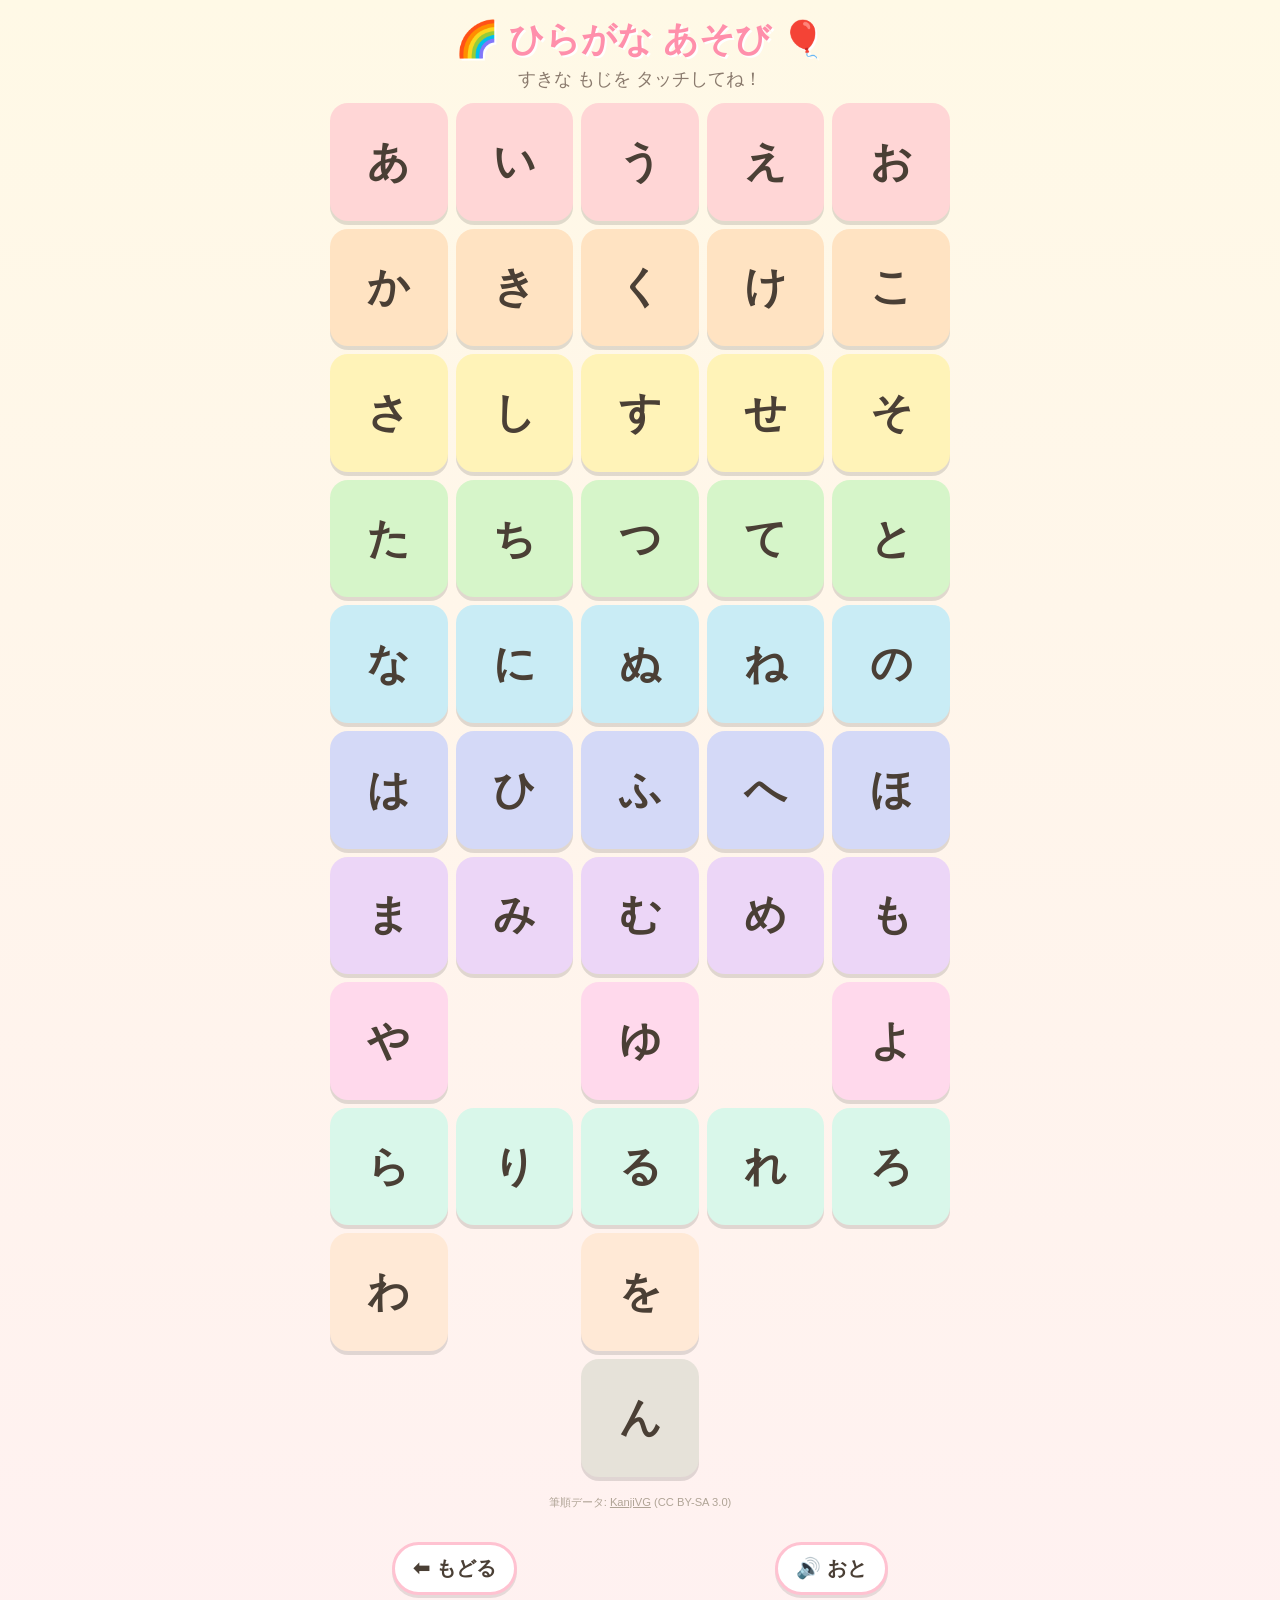
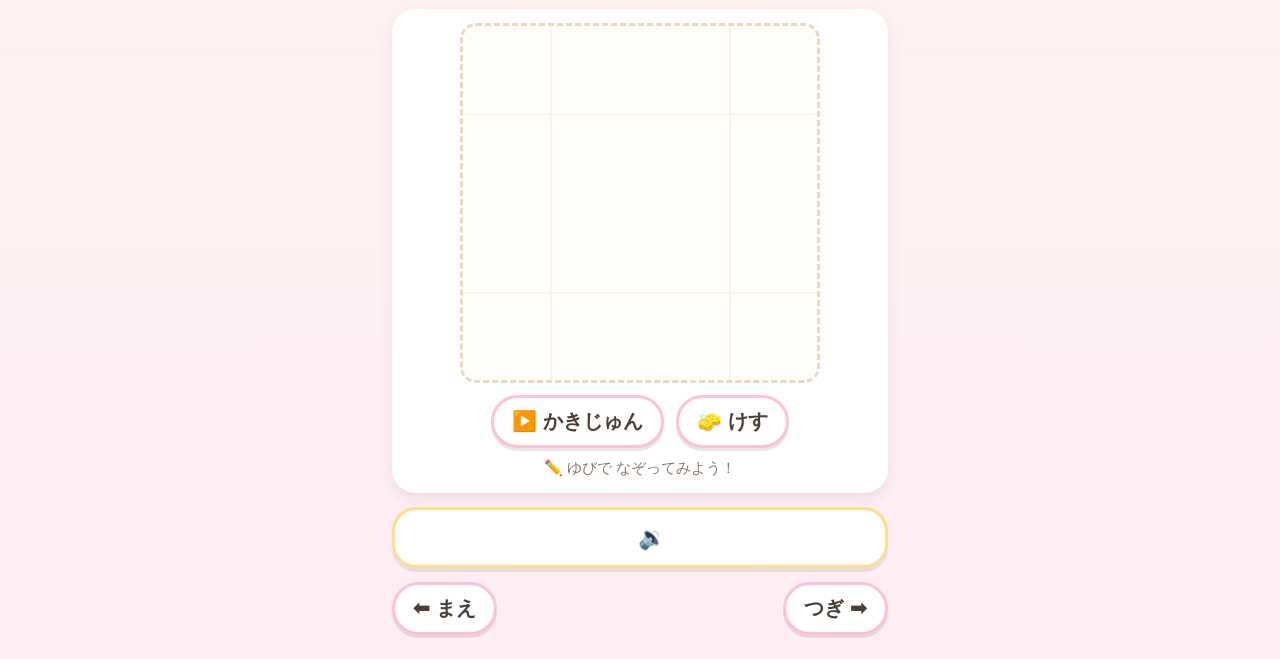
==== index.html @ 0bbc16c6 "Add Hiragana Asobi — hiragana learning app for preschoolers Static web app (HTML/CSS/JS, no dependen" ====
<!DOCTYPE html>
<html lang="ja">
<head>
<meta charset="UTF-8">
<meta name="viewport" content="width=device-width, initial-scale=1.0, user-scalable=no">
<title>ひらがな あそび</title>
<link rel="stylesheet" href="style.css">
</head>
<body>

<!-- 50音表 -->
<main id="grid-screen">
  <h1>🌈 ひらがな あそび 🎈</h1>
  <p class="hint">すきな もじを タッチしてね！</p>
  <div id="kana-grid"></div>
  <footer>
    筆順データ: <a href="http://kanjivg.tagaini.net" target="_blank" rel="noopener">KanjiVG</a>
    (CC BY-SA 3.0)
  </footer>
</main>

<!-- 文字の詳細 -->
<section id="detail-screen" hidden>
  <div class="detail-top">
    <button id="back-btn" class="big-btn" aria-label="もどる">⬅ もどる</button>
    <button id="sound-btn" class="big-btn" aria-label="おとをきく">🔊 おと</button>
  </div>

  <div class="stage-wrap">
    <div id="stage">
      <!-- 筆順SVGとなぞりがきキャンバスをここに重ねる -->
    </div>
    <div class="stage-buttons">
      <button id="replay-btn" class="big-btn">▶️ かきじゅん</button>
      <button id="clear-btn" class="big-btn">🧽 けす</button>
    </div>
    <p class="trace-hint">✏️ ゆびで なぞってみよう！</p>
  </div>

  <button id="example-card" aria-label="ことばをきく">
    <span id="example-emoji"></span>
    <span id="example-word"></span>
    <span class="example-speaker">🔉</span>
  </button>

  <div class="nav-row">
    <button id="prev-btn" class="big-btn">⬅ まえ</button>
    <button id="next-btn" class="big-btn">つぎ ➡</button>
  </div>
</section>

<script src="strokes.js"></script>
<script src="app.js"></script>
</body>
</html>
---- style.css ----
* {
  margin: 0;
  padding: 0;
  box-sizing: border-box;
  -webkit-tap-highlight-color: transparent;
}

html {
  touch-action: manipulation;
}

body {
  font-family: "Hiragino Maru Gothic ProN", "BIZ UDPGothic", "Yu Gothic",
    "Noto Sans JP", sans-serif;
  background: linear-gradient(180deg, #fff9e6 0%, #ffeef5 100%);
  min-height: 100vh;
  color: #4a3f35;
  user-select: none;
  -webkit-user-select: none;
}

h1 {
  text-align: center;
  font-size: clamp(1.4rem, 5vw, 2.2rem);
  padding: 16px 8px 4px;
  color: #ff8fab;
  text-shadow: 2px 2px 0 #fff;
}

.hint {
  text-align: center;
  font-size: clamp(0.9rem, 3vw, 1.1rem);
  margin-bottom: 12px;
  color: #8a7a6d;
}

/* ---- 50音表 ---- */
#grid-screen {
  max-width: 640px;
  margin: 0 auto;
  padding: 0 10px 20px;
}

#kana-grid {
  display: grid;
  grid-template-columns: repeat(5, 1fr);
  gap: 8px;
}

.kana-cell {
  position: relative;
  aspect-ratio: 1;
  border: none;
  border-radius: 18px;
  font-family: inherit;
  font-size: clamp(1.6rem, 8vw, 2.6rem);
  font-weight: bold;
  color: #4a3f35;
  cursor: pointer;
  box-shadow: 0 4px 0 rgba(0, 0, 0, 0.12);
  transition: transform 0.1s;
}

.kana-cell:active {
  transform: translateY(3px);
  box-shadow: 0 1px 0 rgba(0, 0, 0, 0.12);
}

.kana-cell.empty {
  visibility: hidden;
}

.kana-cell .seen-star {
  position: absolute;
  top: 3px;
  right: 6px;
  font-size: 0.85rem;
}

/* 行ごとのパステルカラー */
.row-0 { background: #ffd6d6; }
.row-1 { background: #ffe3c2; }
.row-2 { background: #fff3b8; }
.row-3 { background: #d6f5c9; }
.row-4 { background: #c9ecf5; }
.row-5 { background: #d4d9f7; }
.row-6 { background: #ecd6f7; }
.row-7 { background: #ffd9ec; }
.row-8 { background: #d9f7ea; }
.row-9 { background: #ffe9d6; }
.row-10 { background: #e6e2d9; }

footer {
  text-align: center;
  font-size: 0.7rem;
  color: #b0a496;
  margin-top: 18px;
}

footer a {
  color: inherit;
}

/* ---- 詳細画面 ---- */
#detail-screen {
  max-width: 520px;
  margin: 0 auto;
  padding: 12px 12px 24px;
  display: flex;
  flex-direction: column;
  gap: 14px;
}

.detail-top {
  display: flex;
  justify-content: space-between;
}

.big-btn {
  font-family: inherit;
  font-size: clamp(1rem, 4vw, 1.25rem);
  font-weight: bold;
  color: #4a3f35;
  background: #fff;
  border: 3px solid #ffc2d1;
  border-radius: 999px;
  padding: 10px 18px;
  cursor: pointer;
  box-shadow: 0 3px 0 rgba(0, 0, 0, 0.1);
  transition: transform 0.1s;
}

.big-btn:active {
  transform: translateY(2px);
  box-shadow: 0 1px 0 rgba(0, 0, 0, 0.1);
}

.stage-wrap {
  background: #fff;
  border-radius: 24px;
  padding: 14px;
  box-shadow: 0 6px 16px rgba(0, 0, 0, 0.08);
}

#stage {
  position: relative;
  width: min(78vw, 360px);
  aspect-ratio: 1;
  margin: 0 auto;
  background:
    linear-gradient(#f3ece2 1px, transparent 1px) center / 100% 50.5%,
    linear-gradient(90deg, #f3ece2 1px, transparent 1px) center / 50.5% 100%,
    #fffdf8;
  border: 3px dashed #e8d9c5;
  border-radius: 16px;
  overflow: hidden;
}

#stage svg,
#stage canvas {
  position: absolute;
  inset: 0;
  width: 100%;
  height: 100%;
}

#stage canvas {
  touch-action: none;
  cursor: crosshair;
}

.stage-buttons {
  display: flex;
  justify-content: center;
  gap: 12px;
  margin-top: 12px;
}

.trace-hint {
  text-align: center;
  font-size: 0.95rem;
  color: #8a7a6d;
  margin-top: 10px;
}

/* ことばカード */
#example-card {
  display: flex;
  align-items: center;
  justify-content: center;
  gap: 12px;
  font-family: inherit;
  background: #fff;
  border: 3px solid #ffdf8e;
  border-radius: 24px;
  padding: 14px;
  cursor: pointer;
  box-shadow: 0 4px 0 rgba(0, 0, 0, 0.08);
  transition: transform 0.1s;
}

#example-card:active {
  transform: translateY(2px);
}

#example-emoji {
  font-size: clamp(2.4rem, 10vw, 3.4rem);
}

#example-word {
  font-size: clamp(1.5rem, 7vw, 2.2rem);
  font-weight: bold;
  color: #4a3f35;
}

#example-word .target-kana {
  color: #ff5d8f;
}

.example-speaker {
  font-size: 1.4rem;
}

.nav-row {
  display: flex;
  justify-content: space-between;
}
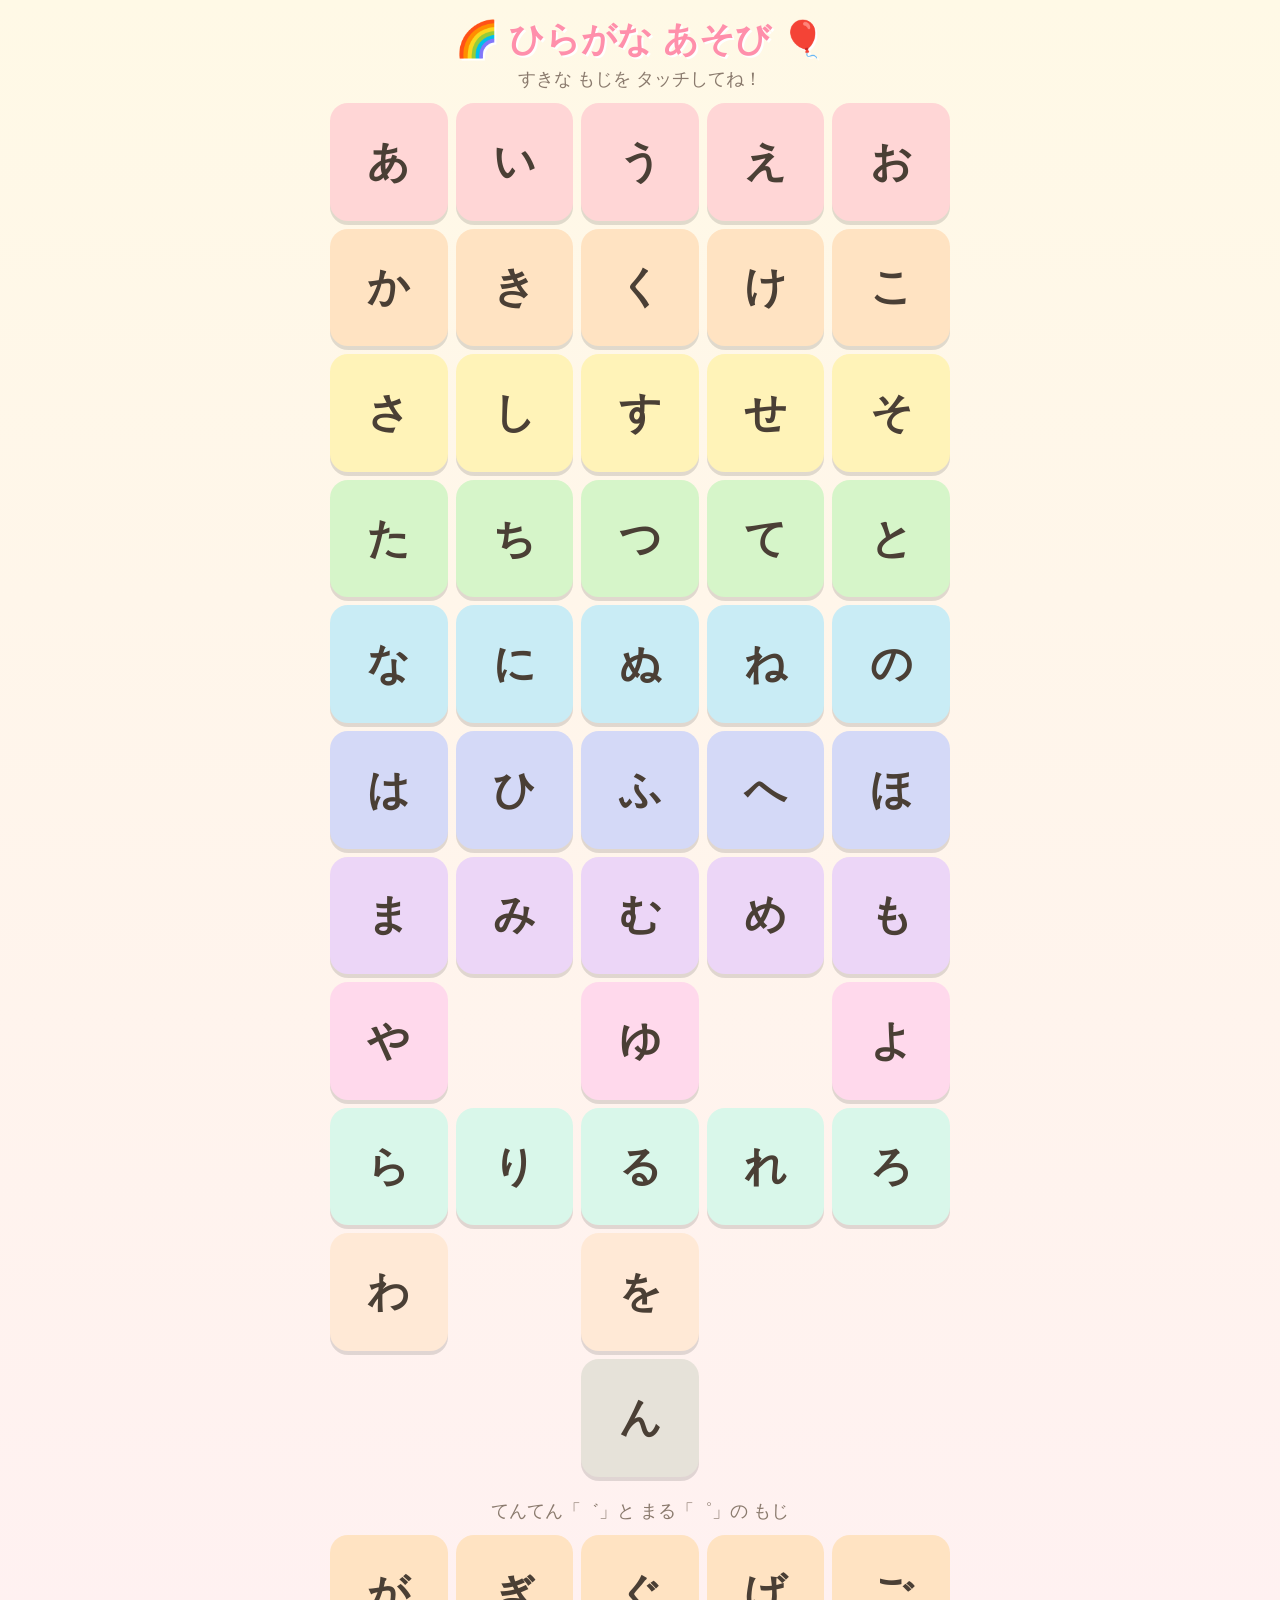
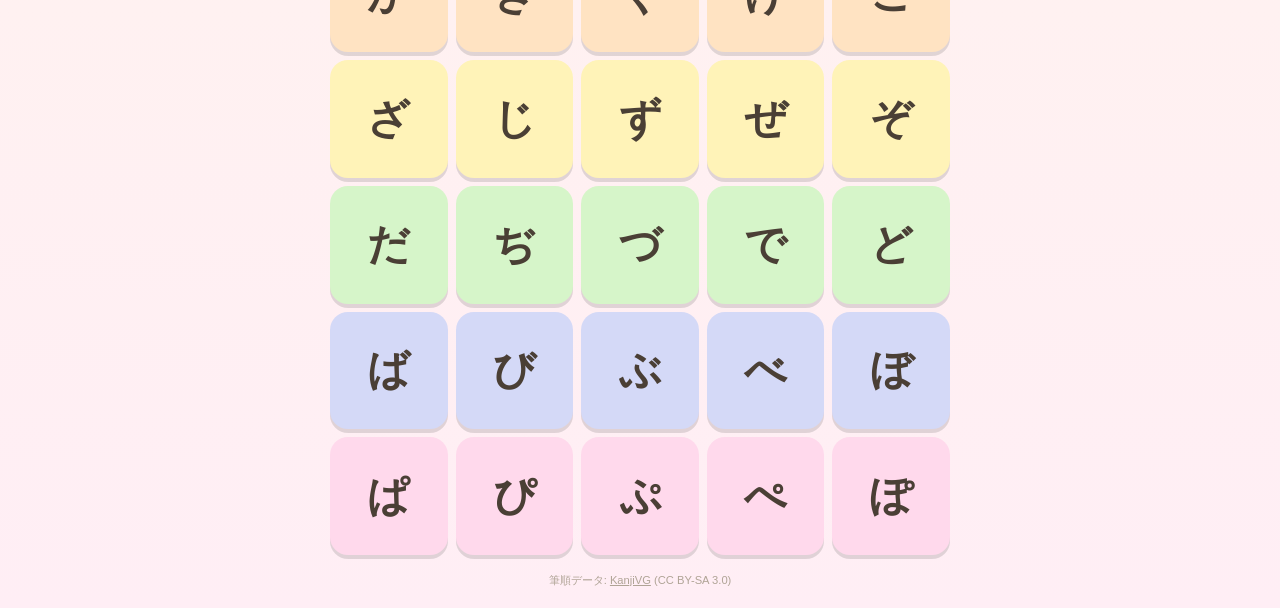
==== commit 75a03e76: "Add voiced and semi-voiced kana (dakuon/handakuon) - 25 new characters (が–ぽ) with KanjiVG stroke dat" ====
--- a/index.html
+++ b/index.html
@@ -13,6 +13,8 @@
   <h1>🌈 ひらがな あそび 🎈</h1>
   <p class="hint">すきな もじを タッチしてね！</p>
   <div id="kana-grid"></div>
+  <p class="hint section-hint">てんてん「゛」と まる「゜」の もじ</p>
+  <div id="dakuten-grid"></div>
   <footer>
     筆順データ: <a href="http://kanjivg.tagaini.net" target="_blank" rel="noopener">KanjiVG</a>
     (CC BY-SA 3.0)
--- a/style.css
+++ b/style.css
@@ -225,3 +225,17 @@
   display: flex;
   justify-content: space-between;
 }
+
+.section-hint {
+  margin-top: 22px;
+}
+
+#dakuten-grid {
+  display: grid;
+  grid-template-columns: repeat(5, 1fr);
+  gap: 8px;
+}
+
+#detail-screen[hidden] {
+  display: none;
+}
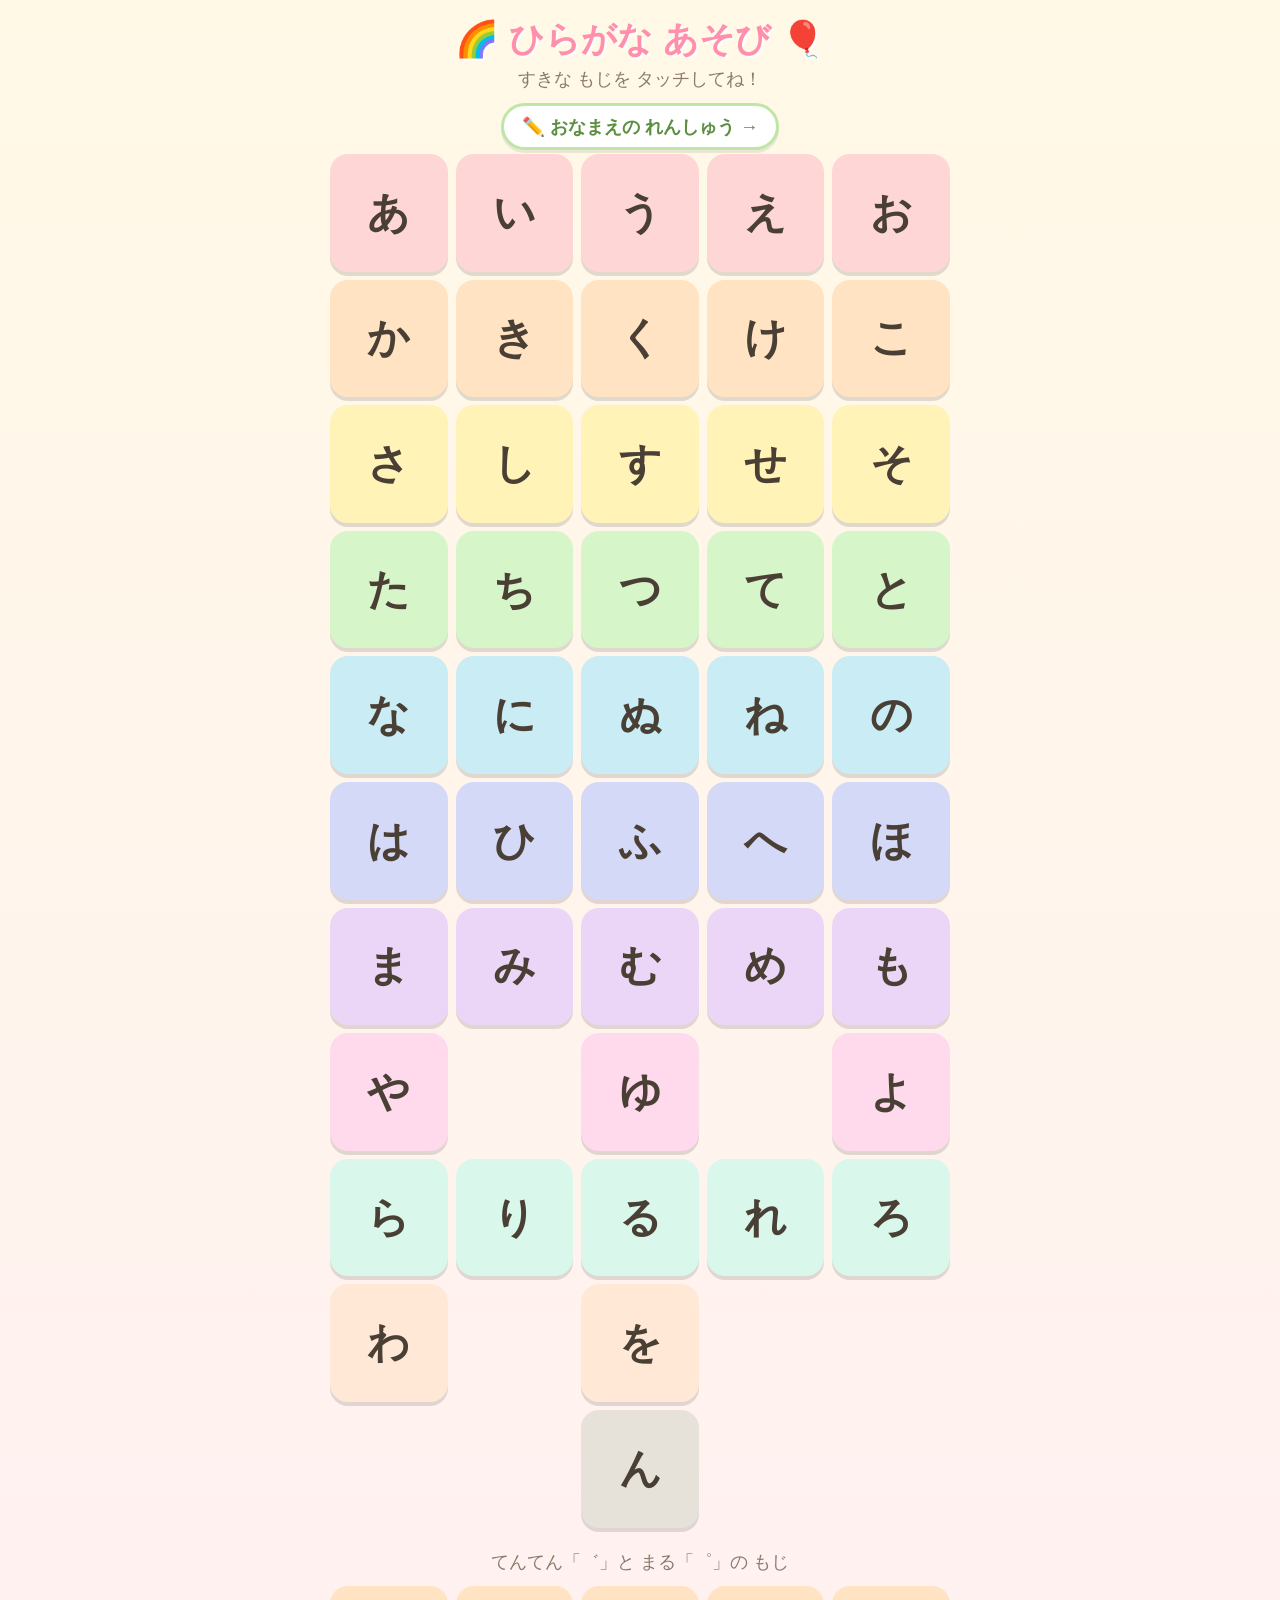
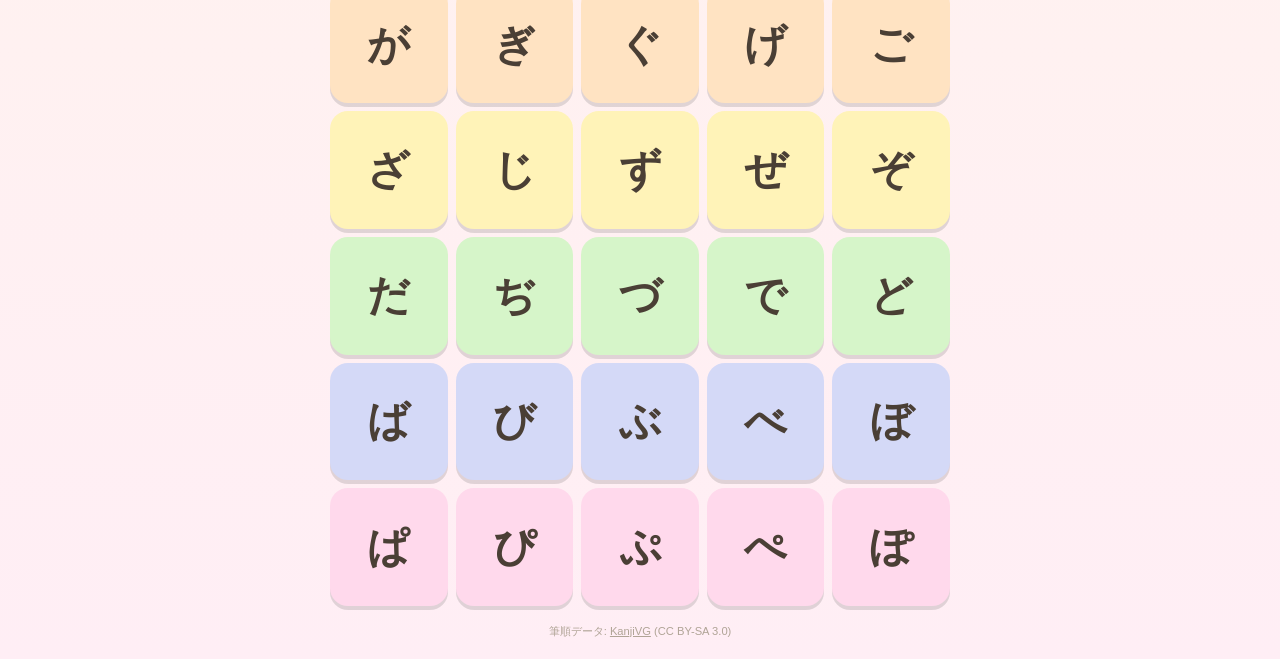
==== commit 4b250a0a: "Add name practice book (おなまえ れんしゅうちょう) New /onamae page for practicing writing the name いさじつむぎ, reus" ====
--- a/index.html
+++ b/index.html
@@ -12,6 +12,7 @@
 <main id="grid-screen">
   <h1>🌈 ひらがな あそび 🎈</h1>
   <p class="hint">すきな もじを タッチしてね！</p>
+  <a class="onamae-link" href="onamae/">✏️ おなまえの れんしゅう →</a>
   <div id="kana-grid"></div>
   <p class="hint section-hint">てんてん「゛」と まる「゜」の もじ</p>
   <div id="dakuten-grid"></div>
--- a/style.css
+++ b/style.css
@@ -239,3 +239,18 @@
 #detail-screen[hidden] {
   display: none;
 }
+
+.onamae-link {
+  display: block;
+  width: fit-content;
+  margin: 0 auto 4px;
+  font-size: clamp(0.95rem, 3.6vw, 1.15rem);
+  font-weight: bold;
+  color: #5a8f3f;
+  text-decoration: none;
+  background: #fff;
+  border: 3px solid #bfe6a6;
+  border-radius: 999px;
+  padding: 8px 18px;
+  box-shadow: 0 3px 0 rgba(0, 0, 0, 0.08);
+}
